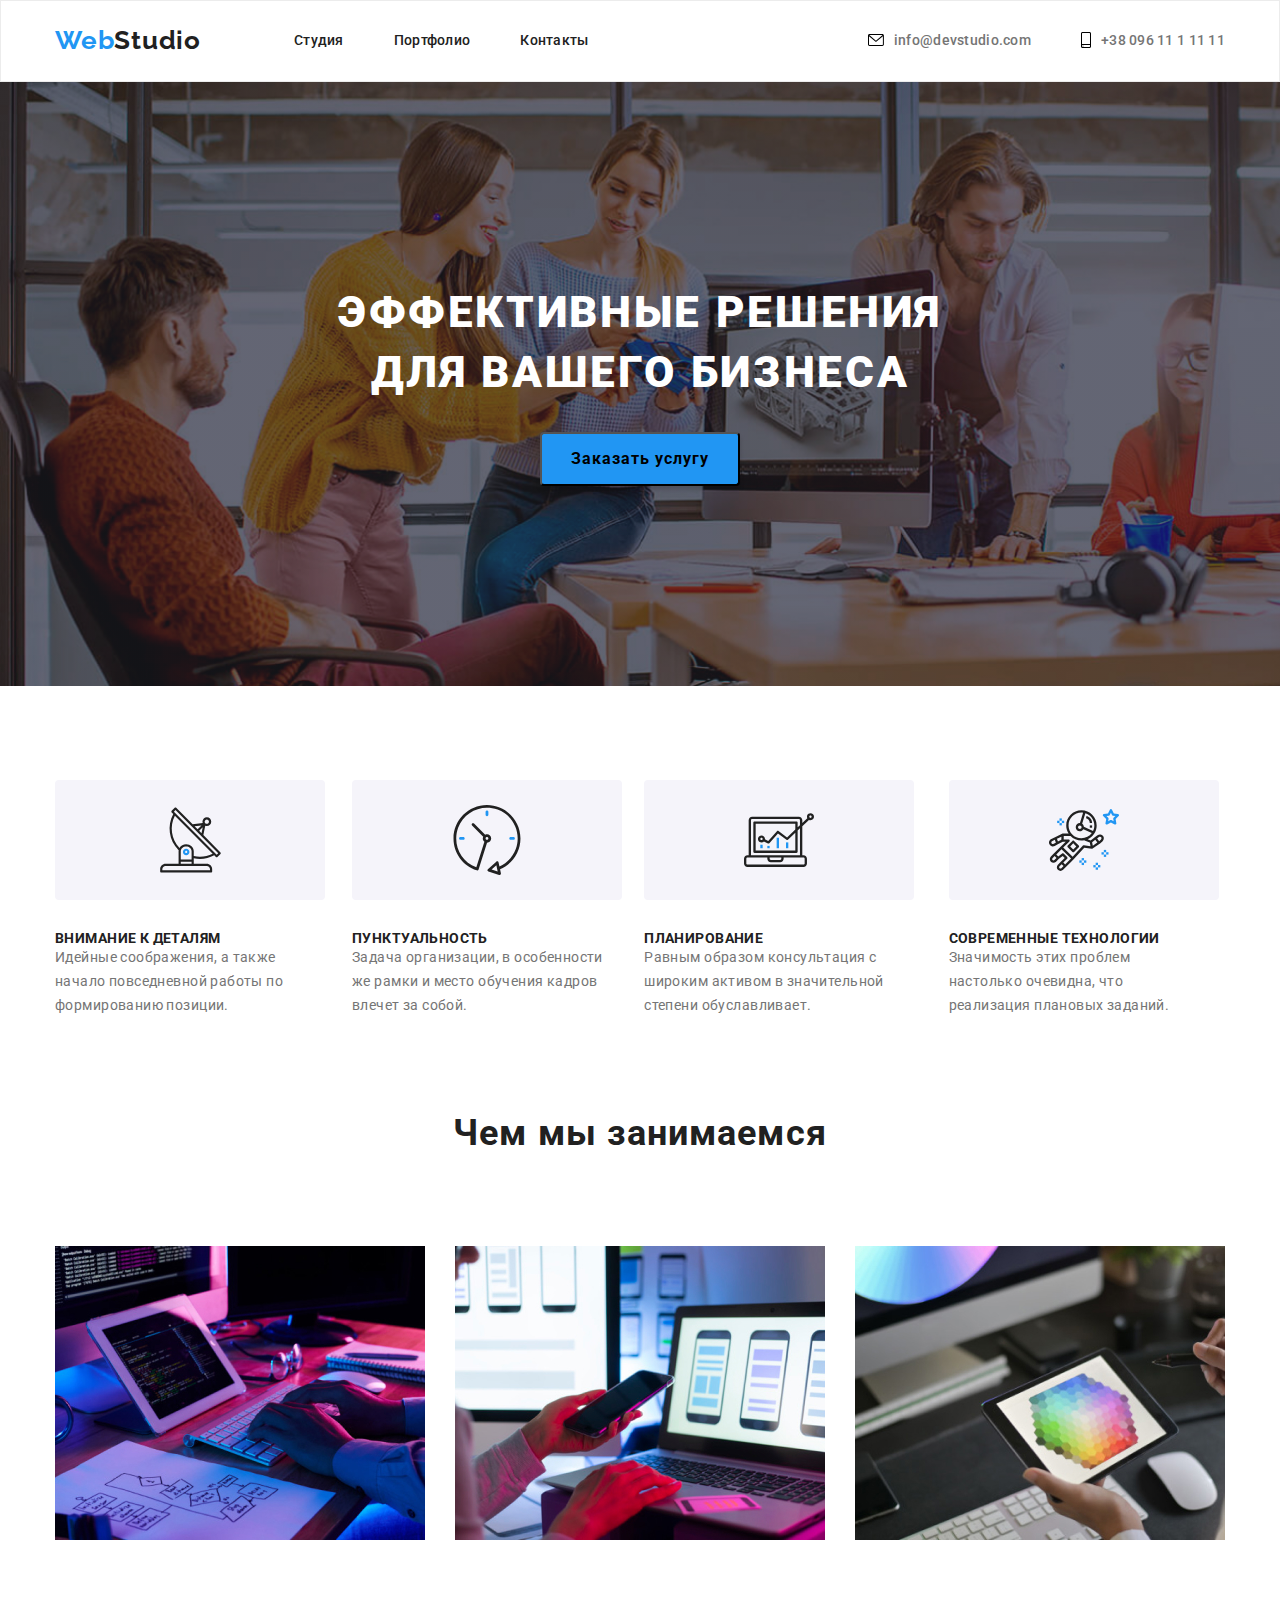
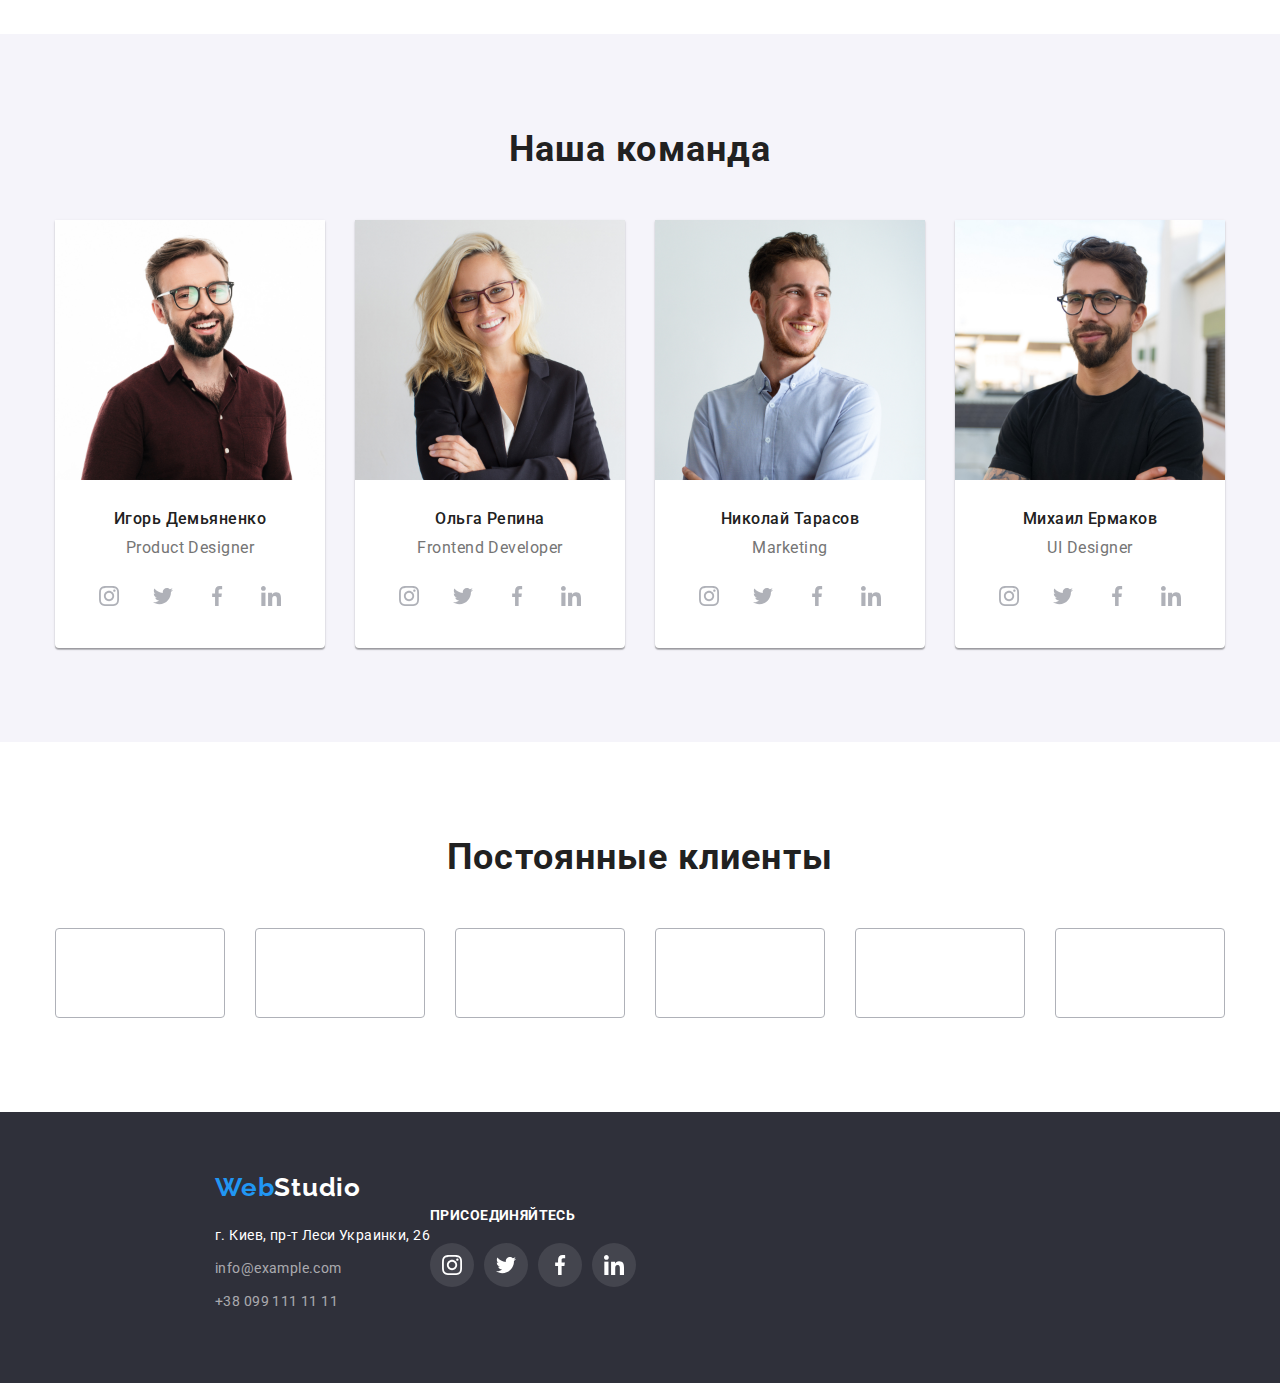
==== index.html @ d733b51c "added new files" ====
<!DOCTYPE html>
<html lang="ru">
<head>
    <meta charset="UTF-8">
    <meta name="viewport" content="width=device-width, initial-scale=1.0">
    <title>WebStudio</title>
    <link rel="stylesheet" href="https://cdnjs.cloudflare.com/ajax/libs/modern-normalize/1.0.0/modern-normalize.min.css">
    <link rel="preconnect" href="https://fonts.gstatic.com">
    <link href="https://fonts.googleapis.com/css2?family=Raleway:wght@700&family=Roboto:wght@400;500;700;900&display=swap"
        rel="stylesheet">
        <link rel="stylesheet" href="./css/styles.css"/>
</head>
<body> 
    <header class="top-heder">
        <div class="container">
        <nav class="navigation">
        <a class="logo" href="WebStudio"><span class="logo-blue">Web</span><span class="logo-black">Studio</span>
        </a>

        <ul class="navigation-list-header">
            <li class="navigation-list-header-item">
                <a class="navigation-list-link" href="./index.html">Студия</a>
            </li>
            <li class="navigation-list-header-item">
                <a class="navigation-list-link" href="./portfolio.html">Портфолио</a>
            </li>
            <li class="navigation-list-header-item">
                <a class="navigation-list-link" href="#">Контакты</a>
            </li>
        </ul>
        </nav>
    <address class="contact">
       <a class="contact-email" href="mailto:info@devstudio.com">
           <svg class="icon-envelope" width="16px" height="12px">
               <use href="./images/sprite.svg#icon-envelope"></use>
           </svg>
        info@devstudio.com</a>
        <a class="contact-tel" href="tel:+380961111111">
            <svg class="icon-smartphone" width="10px" height="16">
                <use href="./images/sprite.svg#icon-smartphone"></use>
            </svg>
            +38 096 11 1 11 11</a>
     </address>
    </div>
    </header>

    <main class="main-section">
        <!--Hero-->
         <section class="hero">
            <div class="hero-black-section">
                <h1 class="main-title">Эффективные решения <br/> для вашего бизнеса</h1>
                <button class="modal-btn" type="button">Заказать услугу</button>
        </section>
    <!--Details-->
        <section class="details">
            <div class="container"> 
            <ul class="priorities-list">
                <li class="priorities-list-item" >
                    <a class="priorities-list-item-mark" href="">
                        <svg class="priorities-list-item-icon" width="65px" height="">
                            <use href="./images/sprite.svg#icon-antenna"></use>
                        </svg>
                    </a>
                    <h3 class="priorities-list-item-title" >Внимание к деталям</h3>
                    <p class="priorities-list-item-decription">Идейные соображения, а также начало повседневной работы по формированию позиции.</p>
                </li>
                <li class="priorities-list-item" >
                    <a class="priorities-list-item-mark" href="">
                        <svg class="priorities-list-item-icon" width="70px" height="">
                            <use href="./images/sprite.svg#icon-clock"></use>
                        </svg>
                    </a>
                    <h3 class="priorities-list-item-title">Пунктуальность</h3>
                    <p class="priorities-list-item-decription">Задача организации, в особенности же рамки и место обучения кадров влечет за собой.</p>
                </li>
                <li  class="priorities-list-item" >
                    <a class="priorities-list-item-mark" href="">
                        <svg class="priorities-list-item-icon" width="70px" height="">
                            <use href="./images/sprite.svg#icon-diagram"></use>
                        </svg>
                    </a>
                    <h3 class="priorities-list-item-title">Планирование</h3>
                    <p class="priorities-list-item-decription">Равным образом консультация с широким активом в значительной степени обуславливает.</p>
                </li>
                <li class="priorities-list-item" >
                    <a class="priorities-list-item-mark" href="">
                        <svg class="priorities-list-item-icon" width="70px" height="">
                            <use href="./images/sprite.svg#icon-astronaut"></use>
                        </svg>
                    </a>
                    <h3 class="priorities-list-item-title">Современные технологии</h3>
                    <p class="priorities-list-item-decription">Значимость этих проблем настолько очевидна, что реализация плановых заданий.</p>
                </li>
            </ul>
            </div>
        </section>
        
        <!--what are we doing,pictures-->
        <section class="pictures">
            <div class="container">
            <h2 class="title-second">Чем мы занимаемся</h2>
            <ul class="list-pictures-work">
                <li class="list-pictures-work-item">
                    <img src="./images/img.jpg" alt="человек работает за пк" width="370" height="294">
                </li> 
                <li class="list-pictures-work-item">
                    <img src="./images/img-2.jpg" alt="человек работает на телефоне" width="370" height="294">
                </li>
                <li class="list-pictures-work-item">
                    <img src="./images/img-3.jpg" alt="человек работает на планшете" width="370" height="294">
                </li>
            </ul>
        </div>
        </section>
        
        <!--our-team-->
            <section class="our-team">
                <div class="container">
                <h3 class="web-our-team">Наша команда</h3>
                <ul class="list-pictures-workers">
                   
                    <li class="list-pictures-workers-item">
                        <img src="./images/img-4.jpg" alt="Игорь Демьяненко" width="270" height="260">
                        <h3 class="workers-names">Игорь Демьяненко</h3>
                        <p class="professions">Product Designer</p>
                        <ul class="social-links">
                            <li class="social-links-list">
                                <a class="social-links-list-mark" href="">
                                    <svg class="social-links-icon" width="20" height="20">
                                        <use href="./images/sprite.svg#icon-instagram"></use>
                                    </svg>
                                </a>
                            </li>
                            <li class="social-links-list">
                                <a class="social-links-list-mark" href="">
                                    <svg class="social-links-icon" width="20" height="20">
                                        <use href="./images/sprite.svg#icon-twitter"></use>
                                    </svg>
                                </a>
                            </li>
                            <li class="social-links-list">
                                <a class="social-links-list-mark" href="">
                                    <svg class="social-links-icon" width="20" height="20">
                                        <use href="./images/sprite.svg#icon-facebook"></use>
                                    </svg>
                                </a>
                            </li>
                            <li class="social-links-list">
                                <a class="social-links-list-mark" href="">
                                    <svg class="social-links-icon" width="20" height="20">
                                        <use href="./images/sprite.svg#icon-linkedin"></use>
                                    </svg>
                                </a>
                            </li>
                        </ul>
                    </li>

                    <li class="list-pictures-workers-item">
                        <img src="./images/img-5.jpg" alt="Ольга Репина" width="270" height="260">
                        <h3 class="workers-names">Ольга Репина</h3>
                        <p class="professions">Frontend Developer</p>
                        <ul class="social-links">
                            <li class="social-links-list">
                                <a class="social-links-list-mark" href="">
                                    <svg class="social-links-icon" width="20" height="20">
                                        <use href="./images/sprite.svg#icon-instagram"></use>
                                    </svg>
                                </a>
                                </li>
                                <li class="social-links-list">
                                    <a class="social-links-list-mark" href="">
                                        <svg class="social-links-icon" width="20" height="20">
                                            <use href="./images/sprite.svg#icon-twitter"></use>
                                        </svg>
                                    </a>
                                </li>
                                <li class="social-links-list">
                                    <a class="social-links-list-mark" href="">
                                        <svg class="social-links-icon" width="20" height="20">
                                            <use href="./images/sprite.svg#icon-facebook"></use>
                                        </svg>
                                    </a>
                                </li>
                                <li class="social-links-list">
                                    <a class="social-links-list-mark" href="">
                                        <svg class="social-links-icon" width="20" height="20">
                                            <use href="./images/sprite.svg#icon-linkedin"></use>
                                        </svg>
                                    </a>
                            </li>
                        </ul>
                    </li>
                    
                  
                    <li class="list-pictures-workers-item">
                        <img src="./images/img-6.jpg" alt="Николай Тарасов" width="270" height="260">
                        <h3 class="workers-names">Николай Тарасов</h3>
                        <p class="professions">Marketing</p>
                                <ul class="social-links">
                                    <li class="social-links-list">
                                        <a class="social-links-list-mark" href="">
                                            <svg class="social-links-icon" width="20" height="20">
                                                <use href="./images/sprite.svg#icon-instagram"></use>
                                            </svg>
                                        </a>
                                        </li>
                                        <li class="social-links-list">
                                            <a class="social-links-list-mark" href="">
                                                <svg class="social-links-icon" width="20" height="20">
                                                    <use href="./images/sprite.svg#icon-twitter"></use>
                                                </svg>
                                            </a>
                                        </li>
                                        <li class="social-links-list">
                                            <a class="social-links-list-mark" href="">
                                                <svg class="social-links-icon" width="20" height="20">
                                                    <use href="./images/sprite.svg#icon-facebook"></use>
                                                </svg>
                                            </a>
                                        </li>
                                        <li class="social-links-list">
                                            <a class="social-links-list-mark" href="">
                                                <svg class="social-links-icon" width="20" height="20">
                                                    <use href="./images/sprite.svg#icon-linkedin"></use>
                                                </svg>
                                            </a>
                                    </li>
                                </ul>
                    </li>

                    <li class="list-pictures-workers-item">
                        <img src="./images/img-7.jpg" alt="Михаил Ермаков" width="270" height="260">
                        <h3 class="workers-names">Михаил Ермаков</h3>
                        <p class="professions">UI Designer</p>
                                <ul class="social-links">
                                    <li class="social-links-list">
                                    <a class="social-links-list-mark" href="">
                                        <svg class="social-links-icon" width="20" height="20">
                                            <use href="./images/sprite.svg#icon-instagram"></use>
                                        </svg>
                                    </a>
                                    </li>
                                    <li class="social-links-list">
                                        <a class="social-links-list-mark" href="">
                                            <svg class="social-links-icon" width="20" height="20">
                                                <use href="./images/sprite.svg#icon-twitter"></use>
                                            </svg>
                                        </a>
                                    </li>
                                    <li class="social-links-list">
                                        <a class="social-links-list-mark" href="">
                                            <svg class="social-links-icon" width="20" height="20">
                                                <use href="./images/sprite.svg#icon-facebook"></use>
                                            </svg>
                                        </a>
                                    </li>
                                    <li class="social-links-list">
                                        <a class="social-links-list-mark" href="">
                                            <svg class="social-links-icon" width="20" height="20">
                                                <use href="./images/sprite.svg#icon-linkedin"></use>
                                            </svg>
                                        </a>
                                    </li>
                                </ul>
                    </li>
                    
                </ul>
                
        </section>
        <!--regular-customers-->
        <section class="regular-customers">
            <div class="container">
                <h3 class="regular-customers-title">Постоянные клиенты</h3>
                <ul class="regular-customers-list">
                    <li class="regular-customers-link">
                        <a class="regular-customers-mark" href="">
                            <svg class="regular-customers-icon" width="45" height="">
                                <use class="./images/sprite.svg#icon-logo-1"></use>
                            </svg>
                        </a>
                    </li>
                    <li class="regular-customers-link">
                        <a class="regular-customers-mark" href="">
                            <svg class="regular-customers-icon" width="45" height="">
                                <use class="./images/sprite.svg#icon-logo-2"></use>
                            </svg>
                        </a>
                    </li>
                    <li class="regular-customers-link">
                        <a class="regular-customers-mark" href="">
                            <svg class="regular-customers-icon" width="45" height="">
                                <use class="./images/sprite.svg#icon-logo-3"></use>
                            </svg>
                        </a>
                    </li>
                    <li class="regular-customers-link">
                        <a class="regular-customers-mark" href="">
                            <svg class="regular-customers-icon" width="45" height="">
                                <use class="./images/sprite.svg#icon-logo-4"></use>
                            </svg>
                        </a>
                    </li>
                    <li class="regular-customers-link">
                        <a class="regular-customers-mark" href="">
                            <svg class="regular-customers-icon" width="45" height="">
                                <use class="./images/sprite.svg#icon-logo-5"></use>
                            </svg>
                        </a>
                    </li>
                    <li class="regular-customers-link">
                        <a class="regular-customers-mark" href="">
                            <svg class="regular-customers-icon" width="45" height="">
                                <use class="./images/sprite.svg#icon-logo-6"></use>
                            </svg>
                        </a>
                    </li>
                </ul>



            </div>

        </section>
    </main>
<!--contacts-->
 <footer class="contacts">
     <section class="contacts-footer">
     <div class="container">
        <address class="contact">
        <ul class="navigation-list-footer">
            <li class="navigation-list-item">
            <a class="logo" href="WebStudio"><span class="logo-blue">Web</span><span class="logo-white">Studio</span></a>
                </li>
                    <li class="navigation-list-item">
                        <a class="contact-adress" href="https://googl/maps/p9azrNyudhK6fdbVA" target="_blank">г. Киев, пр-т Леси Украинки, 26</a>
                    </li>
                    <li class="navigation-list-item">
                        <a class="contact-email-footer" href="mailto:info@example.com">info@example.com</a>
                    </li>
                    <li class="navigation-list-item">
                        <a class="contact-tel-footer" href="tel:+380991111111">+38 099 111 11 11</a>
                    </li>
                    </ul>
                
                </address>
                <address class="come-over">
                    <h3 class="come-over-title">присоединяйтесь</h3>
                    <ul class="social-links">
                        <li class="social-links-list">
                            <a class="social-links-list-mark-footer" href="">
                                <svg class="social-links-icon-footer" width="20" height="20">
                                    <use href="./images/sprite.svg#icon-instagram"></use>
                                </svg>
                            </a>
                        </li>
                        <li class="social-links-list">
                            <a class="social-links-list-mark-footer" href="">
                                <svg class="social-links-icon-footer" width="20" height="20">
                                    <use href="./images/sprite.svg#icon-twitter"></use>
                                </svg>
                            </a>
                        </li>
                        <li class="social-links-list">
                            <a class="social-links-list-mark-footer" href="">
                                <svg class="social-links-icon-footer" width="20" height="20">
                                    <use href="./images/sprite.svg#icon-facebook"></use>
                                </svg>
                            </a>
                        </li>
                        <li class="social-links-list">
                            <a class="social-links-list-mark-footer" href="">
                                <svg class="social-links-icon-footer" width="20" height="20">
                                    <use href="./images/sprite.svg#icon-linkedin"></use>
                                </svg>
                            </a>
                        </li>
                    </ul>


                </address>
      </div>
      </section>
     
      
        </section>
      </section>
 </footer>

</body>
</html>
---- css/styles.css ----
/*===========HEADER=========*/

.top-heder {
  padding-top: 24px;
  padding-bottom: 25px;
  border: 1px solid #ececec;
}

.top-heder .container {
  display: flex;
  align-items: center;
}

.navigation {
  display: flex;
  align-items: center;
}

.navigation-list-header {
  display: flex;
  align-items: center;
}

.contact {
  display: flex;
  align-items: center;
}

.top-heder .logo {
  display: flex;
  align-items: center;
  margin-right: 93px;
}

.logo {
  font-family: var(--secondary-font);
  font-style: normal;
  font: weight 700;
  font-size: 26px;
  line-height: 1.192;
  letter-spacing: 0.03em;
  color: #2196f3;
}

.logo-blue {
  font-family: var(--secondary-font);
  font-style: normal;
  font-weight: 700;
  font-size: 26px;
  line-height: 1.192;
  letter-spacing: 0.03em;
  color: #2196f3;
}

.logo-black {
  font-family: var(--secondary-font);
  font-style: normal;
  font-weight: 700;
  font-size: 26px;
  line-height: 1.192;
  letter-spacing: 0.03em;
  color: #212121;
}

.logo-white {
  font-family: var(--secondary-font);
  font-style: normal;
  font-weight: 700;
  font-size: 26px;
  line-height: 1.192;
  letter-spacing: 0.03em;
  color: var(--accent-color-logo);
}

a {
  text-decoration: none;
}

:root {
  --main-font: "Roboto", sans-serif;
  --secondary-font: "Raleway", sans-serif;
  --accent-color: #2196f3;
  --accent-color-logo: #ffffff;
}

*, *::before, *::after {
  margin: 0;
  padding: 0;
}

img {
  display: block;
}

body {
  font-family: var(--main-font);
  font-style: normal;
}

.top-heder .navigation-list-header-item:not(:last-child) {
  margin-right: 50px;
}

.navigation-list-link {
  font-weight: 500;
  font-size: 14px;
  line-height: 1.143;
  letter-spacing: 0.02em;
  color: #212121;
}

.top-heder .contact {
  margin-left: auto;
}

.contact-email {
  display: flex;
  align-items: center;
  font-weight: 500;
  font-size: 14px;
  line-height: 1.143;
  letter-spacing: 0.02em;
  color: #757575;
  margin-right: 50px;
}

.icon-envelope {
  margin-right: 10px;
}

.contact-email:hover .icon-envelope, .contact-email:focus .icon-envelope {
  fill: var(--accent-color);
}

.contact-tel:hover .icon-smartphone, .contact-tel:focus .icon-smartphone {
  fill: var(--accent-color);
}

.contact-tel {
  display: flex;
  align-items: center;
  font-weight: 500;
  font-size: 14px;
  line-height: 1.143;
  letter-spacing: 0.02em;
  color: #757575;
}

.icon-smartphone {
  margin-right: 10px;
}

.contact {
  font-style: normal;
}

.navigation-list-link:hover, .navigation-list-link:focus {
  color: var(--accent-color);
}

.contact-email:hover, .contact-email:focus {
  color: var(--accent-color);
}

.contact-tel:hover, .contact-tel:focus {
  color: var(--accent-color);
}

li {
  list-style-type: none;
}

.container {
  width: 1170px;
  margin: 0 auto;
}

/*========== END-HEADER========*/

/*============HERO============*/

.hero .container {
  display: flex;
  align-items: center;
}

.hero {
  background-image: url("../images/bg.jpg");
}

.modal-btn:hover, .modal-btn:focus {
  color: var(--accent-color-logo);
  background-color: var(--accent-color);
}

.modal-btn {
  min-width: 200px;
  background: #2196f3;
  box-shadow: 0px 4px 4px rgba(0, 0, 0, 0.15);
  border-radius: 4px;
  font-weight: 700;
  font-size: 16px;
  line-height: 1.875;
  text-align: center;
  letter-spacing: 0.06em;
  cursor: pointer;
  padding-top: 10px;
  padding-left: 22px;
  padding-bottom: 10px;
  padding-right: 22px;
  margin-top: 30px;
}

.main-title {
  width: 100%;
  font-weight: 900;
  font-size: 44px;
  line-height: 1.364;
  text-align: center;
  letter-spacing: 0.06em;
  text-transform: uppercase;
  color: #ffffff;
}

.hero {
  padding: 200px 0;
  background-color: #2f303a;
  background-image: linear-gradient( rgba(47, 48, 58, 0.4), rgba(47, 48, 58, 0.4)), url("../images/bg.jpg");
  background-repeat: no-repeat;
  background-size: cover;
}

.hero-black-section {
  width: 100%;
  border-radius: 0px;
  text-align: center;
}

/*============END-HERO============*/

/*===========Details=========*/

.details .container {
  display: flex;
}

.details {
  padding-top: 94px;
  padding-bottom: 94px;
}

.priorities-list {
  display: flex;
  justify-content: space-between;
}

.priorities-list-item-title {
  display: flex;
  justify-content: space-between;
}

.priorities-list-item-decription {
  display: flex;
}

.priorities-list-item-decription {
  font: weight 400;
  font-size: 14px;
  line-height: 1.714;
  letter-spacing: 0.03em;
  color: #757575;
  margin-right: 30px;
}

.priorities-list-item-title {
  font: weight 700;
  font-size: 14px;
  line-height: 1.143;
  letter-spacing: 0.03em;
  text-transform: uppercase;
  color: #212121;
  margin-right: 30px;
}

.priorities-list-item {}

.priorities-list-item-mark {
  display: flex;
  justify-content: center;
  width: 270px;
  height: 120px;
  background: #F5F4FA;
  border-radius: 4px;
  margin-bottom: 30px;
}

.priorities-list-item-icon {}

/*===========END-Details=========*/

/*=======what-are-we-doing-pictures==*/

.pictures {
  padding-top: 0px;
  padding-bottom: 94px;
}

.title-second {
  display: flex;
  justify-content: center;
}

.list-pictures-work {
  display: flex;
}

.list-pictures-work-item {
  display: flex;
  margin-right: 30px;
  margin-top: 92px;
}

/*=======END-what-are-we-doing-pictures==*/

/*=========our-team========*/

.our-team {
  padding-top: 94px;
  padding-bottom: 94px;
}

.our-team {
  display: flex;
  background-color: #f5f4fa;
  width: 100%;
}

.web-our-team {
  font: weight 700;
  font-size: 36px;
  line-height: 1.167;
  text-align: center;
  letter-spacing: 0.03em;
  color: #212121;
  margin-bottom: 50px;
}

.list-pictures-workers {
  display: flex;
  justify-content: space-between;
}

.list-pictures-workers-item {
  margin-right: 30px;
  padding-bottom: 30px;
  background: #ffffff;
  box-shadow: 0px 1px 3px rgba(0, 0, 0, 0.12), 0px 1px 1px rgba(0, 0, 0, 0.14), 0px 2px 1px rgba(0, 0, 0, 0.2);
  border-radius: 0px 0px 4px 4px;
}

.professions {
  font-size: 16px;
  line-height: 1.186;
  text-align: center;
  letter-spacing: 0.03em;
  color: #757575;
  margin-top: 10px;
  margin-bottom: 16px;
}

.workers-names {
  font-weight: 500;
  font-size: 16px;
  line-height: 1.186;
  margin-top: 30px;
  font-family: "Roboto", sans-serif;
  font-style: normal;
  text-align: center;
  letter-spacing: 0.03em;
  color: #212121;
}

.title-second {
  font: weight 700;
  font-size: 36px;
  line-height: 1.167;
  text-align: center;
  letter-spacing: 0.03em;
  color: #212121;
}

.social-links-list-mark {
  display: flex;
  justify-content: center;
  align-items: center;
  background: #FFFFFF;
  width: 44px;
  height: 44px;
  border-radius: 50%;
}

.social-links-list-mark:hover, .social-links-list-mark:focus {
  background-color: var(--accent-color);
}

.social-links-list-mark:hover .social-links-icon, .social-links-list-mark:focus .social-links-icon {
  fill: white;
}

.social-links {
  display: flex;
  justify-content: space-between;
  width: 206px;
  margin: 0 auto;
}

.social-links-icon {
  fill: #AFB1B8;
}

/*=========End-our-team========*/

/*========regular-customers=======*/

.regular-customers-icon {
  fill: #AFB1B8;
}

.regular-customers-mark {
  display: flex;
  justify-content: center;
  width: 170px;
  height: 90px;
  border: 1px solid #AFB1B8;
  box-sizing: border-box;
  border-radius: 4px;
}

.regular-customers-list {
  display: flex;
  justify-content: space-between;
  margin-top: 50px;
}

.regular-customers-title {
  margin: 0 auto;
  width: 390px;
  font-family: "Roboto", sans-serif;
  font-style: normal;
  font-weight: 700;
  font-size: 36px;
  line-height: 1.167;
  text-align: center;
  letter-spacing: 0.03em;
  color: #212121;
}

.regular-customers {
  padding-top: 94px;
  padding-bottom: 94px;
}

/*========end-regular-customers=======*/

/*========contacts========*/

.contacts {
  display: flex;
  background: #2f303a;
  width: 100%;
  padding-bottom: 60px;
  padding-top: 60px;
  padding-left: 215px;
}

.contacts .container {
  display: flex;
  align-items: center;
}

.navigation-list-footer {
  display: flex;
  flex-direction: column;
}

.navigation-list-item {
  margin-bottom: 20px;
}

.navigation-list-item:not(:first-child) {
  margin-bottom: 9px;
}

.navigation-list-item {
  font-size: 14px;
  line-height: 1.714;
  letter-spacing: 0.03em;
  color: #ffffff;
}

.contact-adress {
  font-family: "Roboto", sans-serif;
  font-style: normal;
  font-weight: normal;
  font-size: 14px;
  line-height: 1.714;
  letter-spacing: 0.03em;
  color: #ffffff;
}

.contact-email-footer {
  font-family: "Roboto", sans-serif;
  font-style: normal;
  font-weight: normal;
  font-size: 14px;
  line-height: 1.174;
  letter-spacing: 0.03em;
  color: rgba(255, 255, 255, 0.6);
}

.contact-tel-footer {
  font-size: 14px;
  line-height: 1.714;
  letter-spacing: 0.03em;
  color: rgba(255, 255, 255, 0.6);
}

/*===========end-contacts=======*/

/*==========come-over========*/

.come-over {
  width: 206px;
  height: 80px;
}

.come-over-title {
  width: 145px;
  font-family: "Roboto", sans-serif;
  font-style: normal;
  font-weight: 700;
  font-size: 14px;
  line-height: 1.143;
  letter-spacing: 0.03em;
  text-transform: uppercase;
  color: #FFFFFF;
  margin-bottom: 20px;
}

.contacts-footer {
  display: flex;
  align-content: flex-start;
}

.social-links-list-mark-footer {
  display: flex;
  justify-content: center;
  align-items: center;
  background: rgba(255, 255, 255, 0.1);
  width: 44px;
  height: 44px;
  border-radius: 50%;
}

.social-links-list-mark-footer:hover, .social-links-list-mark-footer:focus {
  background-color: var(--accent-color);
}


.social-links {
  display: flex;
  justify-content: space-between;
  width: 206px;
  margin: 0 auto;
}

.social-links-icon-footer {
  fill: white
}

/*==========end-come-over========*/
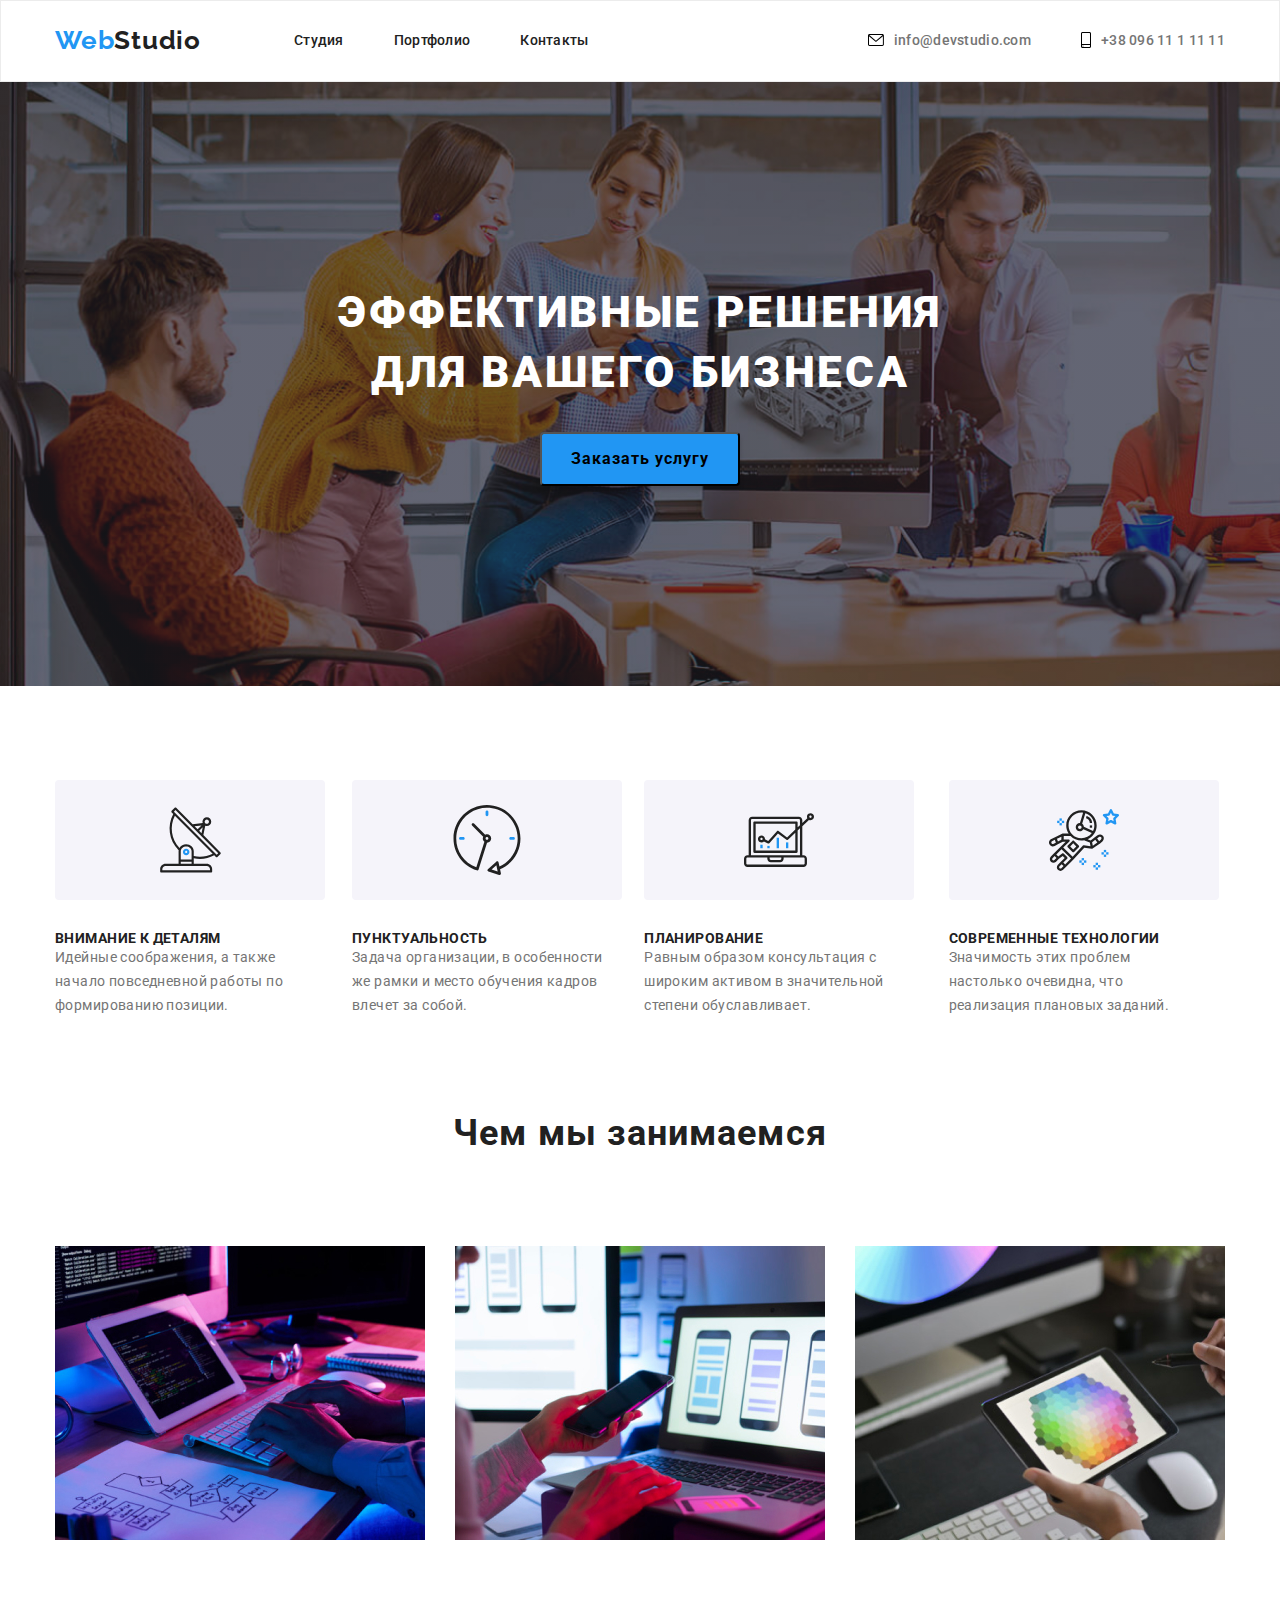
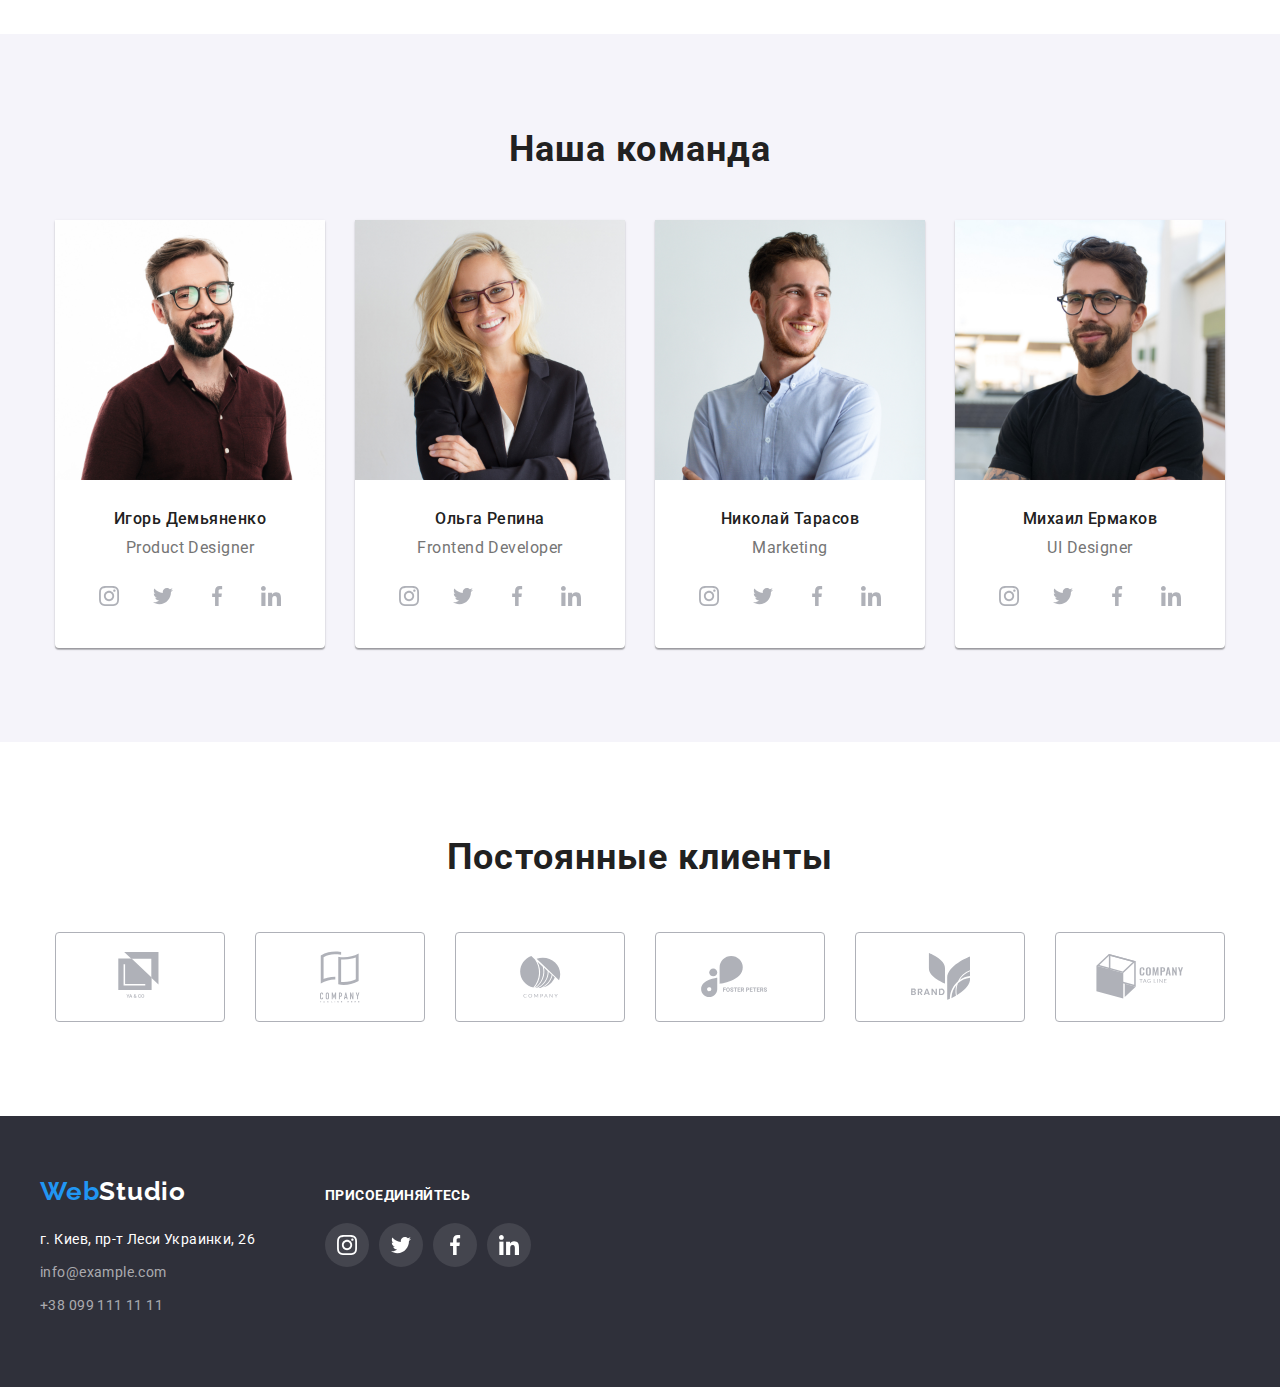
==== commit 8991961d: "finish hw_4" ====
--- a/index.html
+++ b/index.html
@@ -270,52 +270,51 @@
         <!--regular-customers-->
         <section class="regular-customers">
             <div class="container">
-                <h3 class="regular-customers-title">Постоянные клиенты</h3>
-                <ul class="regular-customers-list">
-                    <li class="regular-customers-link">
-                        <a class="regular-customers-mark" href="">
-                            <svg class="regular-customers-icon" width="45" height="">
-                                <use class="./images/sprite.svg#icon-logo-1"></use>
-                            </svg>
-                        </a>
-                    </li>
-                    <li class="regular-customers-link">
-                        <a class="regular-customers-mark" href="">
-                            <svg class="regular-customers-icon" width="45" height="">
-                                <use class="./images/sprite.svg#icon-logo-2"></use>
-                            </svg>
-                        </a>
-                    </li>
-                    <li class="regular-customers-link">
-                        <a class="regular-customers-mark" href="">
-                            <svg class="regular-customers-icon" width="45" height="">
-                                <use class="./images/sprite.svg#icon-logo-3"></use>
-                            </svg>
-                        </a>
-                    </li>
-                    <li class="regular-customers-link">
-                        <a class="regular-customers-mark" href="">
-                            <svg class="regular-customers-icon" width="45" height="">
-                                <use class="./images/sprite.svg#icon-logo-4"></use>
-                            </svg>
-                        </a>
-                    </li>
-                    <li class="regular-customers-link">
-                        <a class="regular-customers-mark" href="">
-                            <svg class="regular-customers-icon" width="45" height="">
-                                <use class="./images/sprite.svg#icon-logo-5"></use>
-                            </svg>
-                        </a>
-                    </li>
-                    <li class="regular-customers-link">
-                        <a class="regular-customers-mark" href="">
-                            <svg class="regular-customers-icon" width="45" height="">
-                                <use class="./images/sprite.svg#icon-logo-6"></use>
-                            </svg>
-                        </a>
-                    </li>
-                </ul>
-
+                <h2 class="regular-customers-title">Постоянные клиенты</h2>
+               <ul class="regular-customers-list">
+                <li class="regular-customers-item">
+                    <a class="regular-customers-mark" href=""> 
+                        <svg class="regular-customers-icon" width="45" height="49">
+                            <use href="./images/sprite.svg#icon-logo-1"></use>
+                        </svg>
+                    </a>
+                </li>
+                <li class="regular-customers-item">
+                    <a class="regular-customers-mark" href="">
+                        <svg class="regular-customers-icon" width="40" height="52">
+                            <use href="./images/sprite.svg#icon-logo-2"></use>
+                        </svg>
+                    </a>
+                </li>
+                <li class="regular-customers-item">
+                    <a class="regular-customers-mark" href="">
+                        <svg class="regular-customers-icon" width="41" height="42">
+                            <use href="./images/sprite.svg#icon-logo-3"></use>
+                        </svg>
+                    </a>
+                </li>
+                <li class="regular-customers-item">
+                    <a class="regular-customers-mark" href="">
+                        <svg class="regular-customers-icon" width="79" height="42">
+                            <use href="./images/sprite.svg#icon-logo-4"></use>
+                        </svg>
+                    </a>
+                </li>
+            <li class="regular-customers-item">
+                <a class="regular-customers-mark" href="">
+                    <svg class="regular-customers-icon" width="59" height="47">
+                        <use href="./images/sprite.svg#icon-logo-5"></use>
+                    </svg>
+                </a>
+            </li>
+            <li class="regular-customers-item">
+                <a class="regular-customers-mark" href="">
+                    <svg class="regular-customers-icon" width="88" height="45">
+                        <use href="./images/sprite.svg#icon-logo-6"></use>
+                    </svg>
+                </a>
+            </li>
+               </ul>
 
 
             </div>
@@ -324,7 +323,7 @@
     </main>
 <!--contacts-->
  <footer class="contacts">
-     <section class="contacts-footer">
+  
      <div class="container">
         <address class="contact">
         <ul class="navigation-list-footer">
@@ -379,11 +378,6 @@
 
                 </address>
       </div>
-      </section>
-     
-      
-        </section>
-      </section>
  </footer>
 
 </body>
--- a/css/styles.css
+++ b/css/styles.css
@@ -422,13 +422,29 @@
 
 /*========regular-customers=======*/
 
-.regular-customers-icon {
-  fill: #AFB1B8;
+.regular-customers-title {
+  font-family: "Roboto", sans-serif;
+  font-style: normal;
+  font-weight: 700;
+  font-size: 36px;
+  line-height: 1.167;
+  text-align: center;
+  letter-spacing: 0.03em;
+  color: #212121;
+  margin-bottom: 54px;
+}
+
+.regular-customers-list {
+  display: flex;
+  justify-content: space-between;
+  width: 1170px;
+  margin: 0 auto;
 }
 
 .regular-customers-mark {
   display: flex;
   justify-content: center;
+  align-items: center;
   width: 170px;
   height: 90px;
   border: 1px solid #AFB1B8;
@@ -436,28 +452,22 @@
   border-radius: 4px;
 }
 
-.regular-customers-list {
-  display: flex;
-  justify-content: space-between;
-  margin-top: 50px;
-}
-
-.regular-customers-title {
-  margin: 0 auto;
-  width: 390px;
-  font-family: "Roboto", sans-serif;
-  font-style: normal;
-  font-weight: 700;
-  font-size: 36px;
-  line-height: 1.167;
-  text-align: center;
-  letter-spacing: 0.03em;
-  color: #212121;
-}
-
 .regular-customers {
+  padding-bottom: 94px;
   padding-top: 94px;
-  padding-bottom: 94px;
+}
+
+.regular-customers-icon {
+  fill: #AFB1B8;
+}
+
+.regular-customers-icon:hover, .regular-customers-icon:focus {
+  fill: var(--accent-color);
+}
+
+.regular-customers-mark:hover, .regular-customers-mark:focus {
+  border-color: #2196F3;
+
 }
 
 /*========end-regular-customers=======*/
@@ -470,12 +480,16 @@
   width: 100%;
   padding-bottom: 60px;
   padding-top: 60px;
-  padding-left: 215px;
+}
+
+.contacts .contact {
+  margin-right: 70px;
 }
 
 .contacts .container {
   display: flex;
-  align-items: center;
+  width: 1200px;
+  align-items: baseline;
 }
 
 .navigation-list-footer {
@@ -566,7 +580,6 @@
   background-color: var(--accent-color);
 }
 
-
 .social-links {
   display: flex;
   justify-content: space-between;
